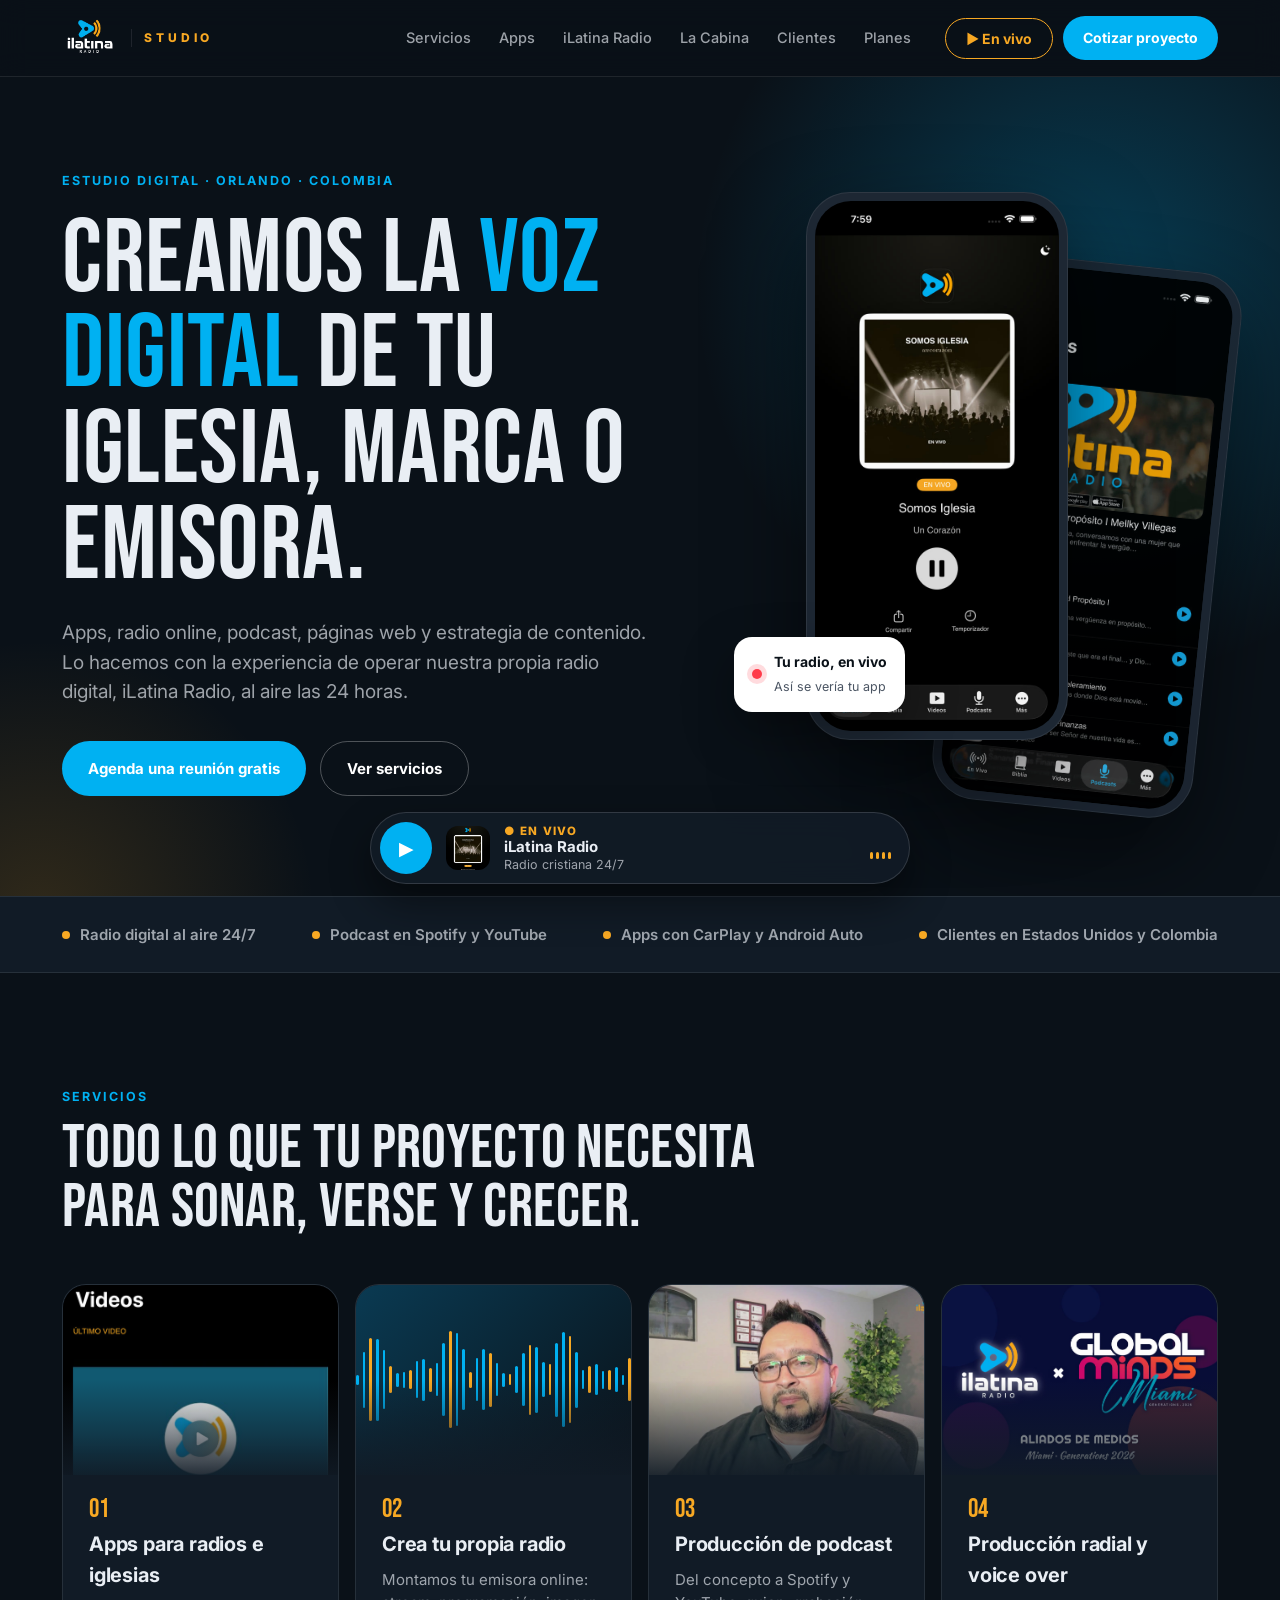
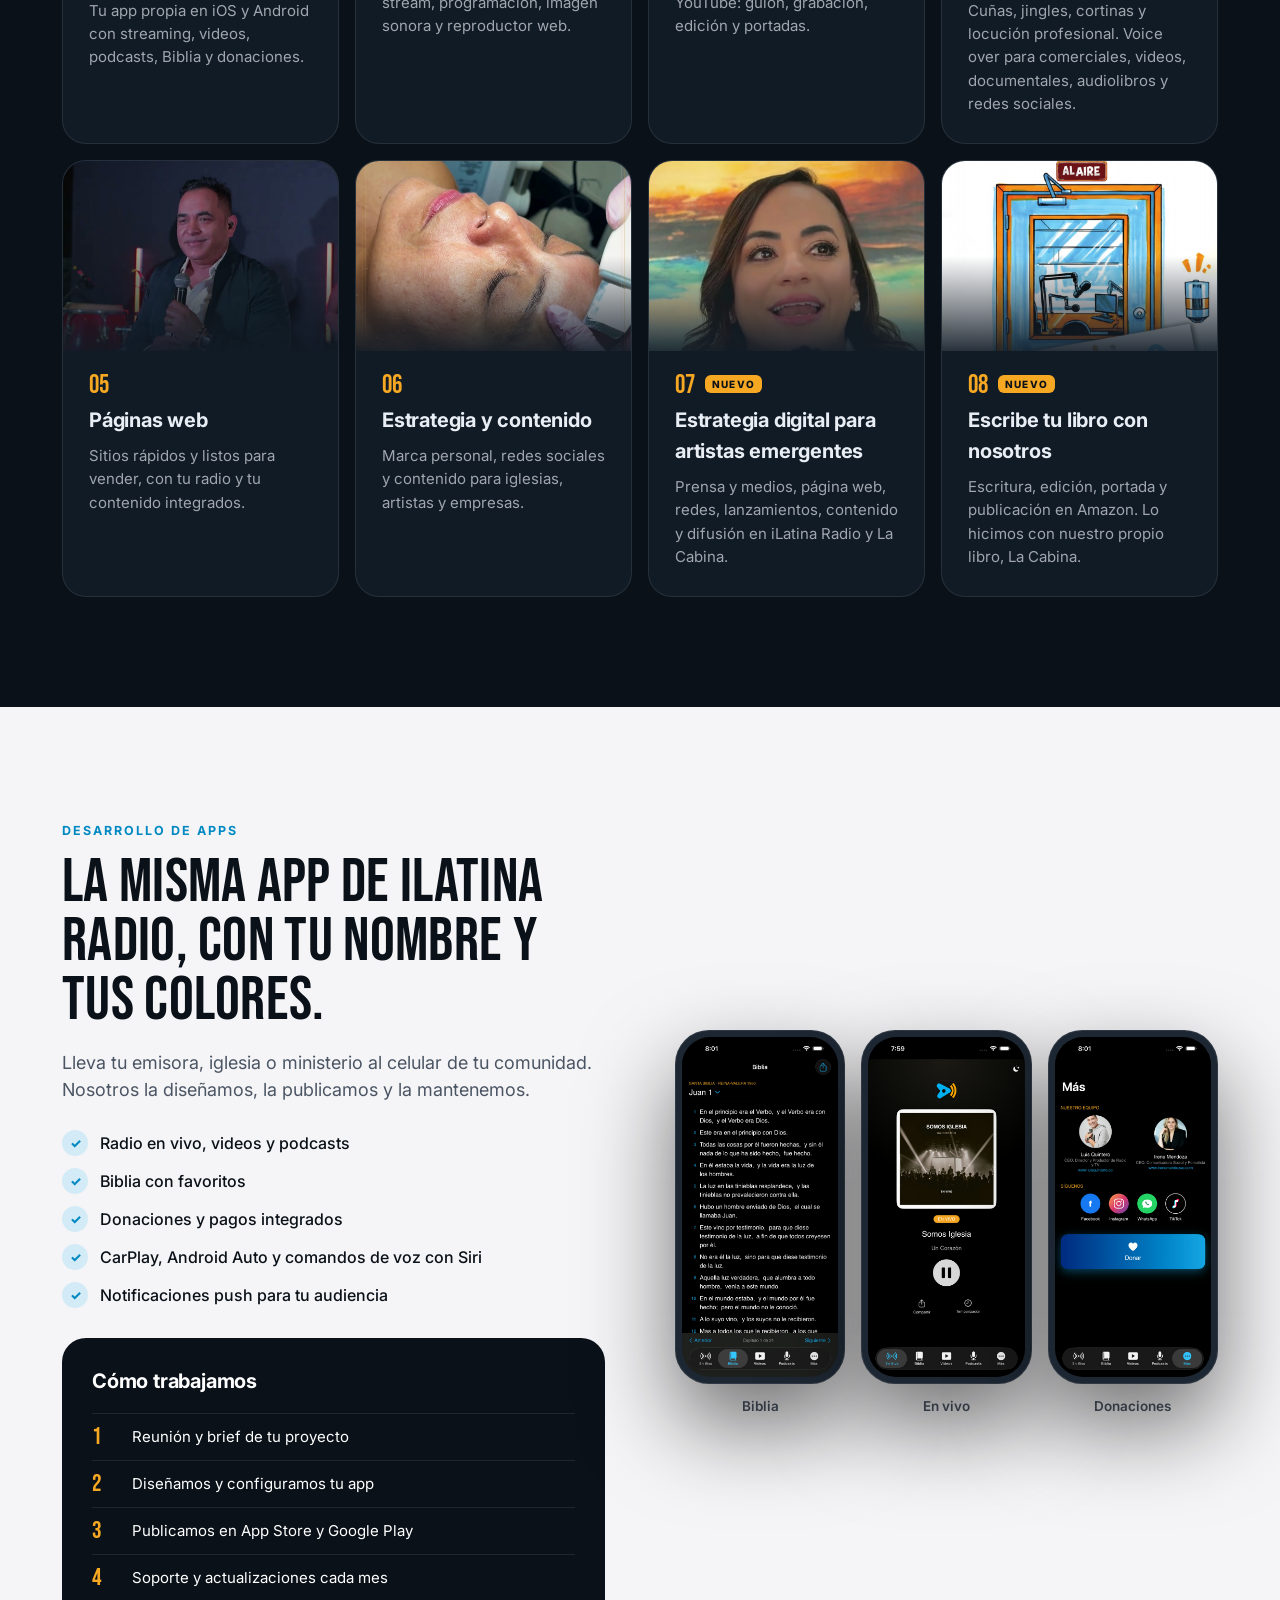
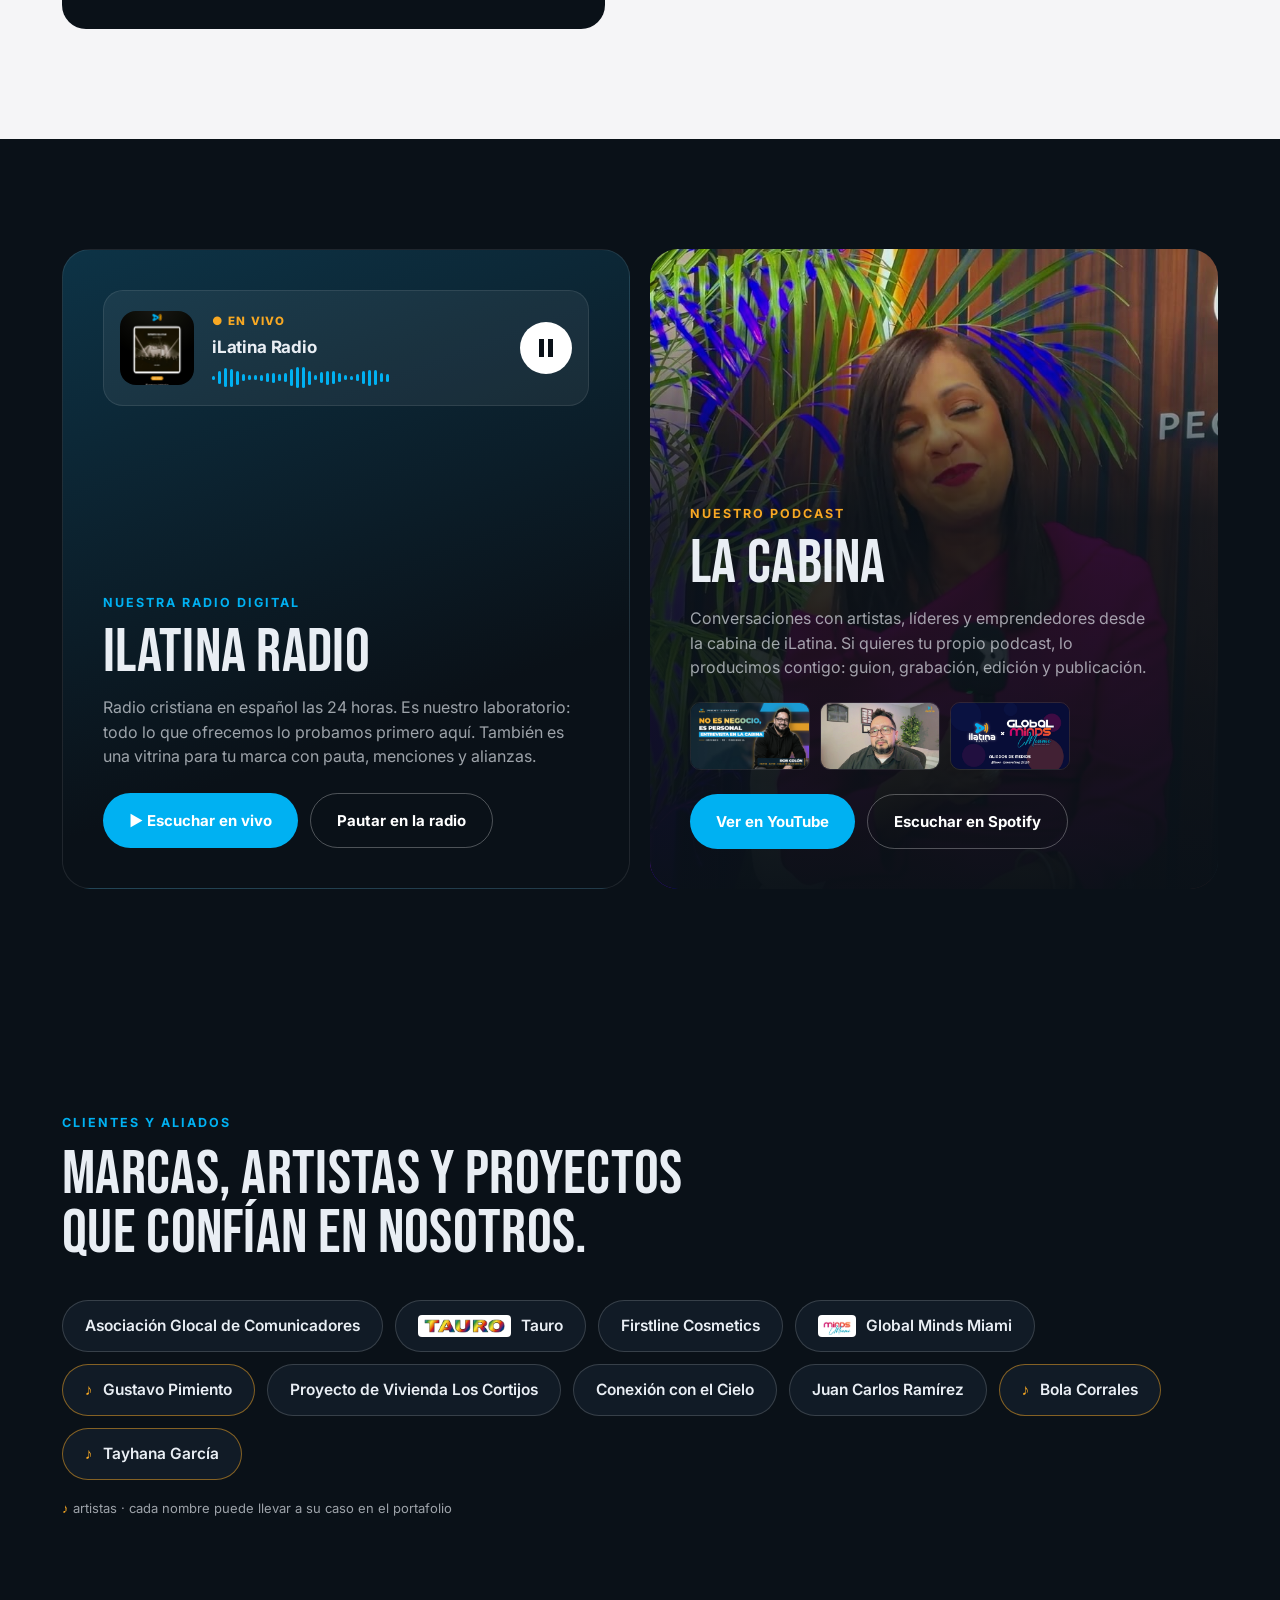
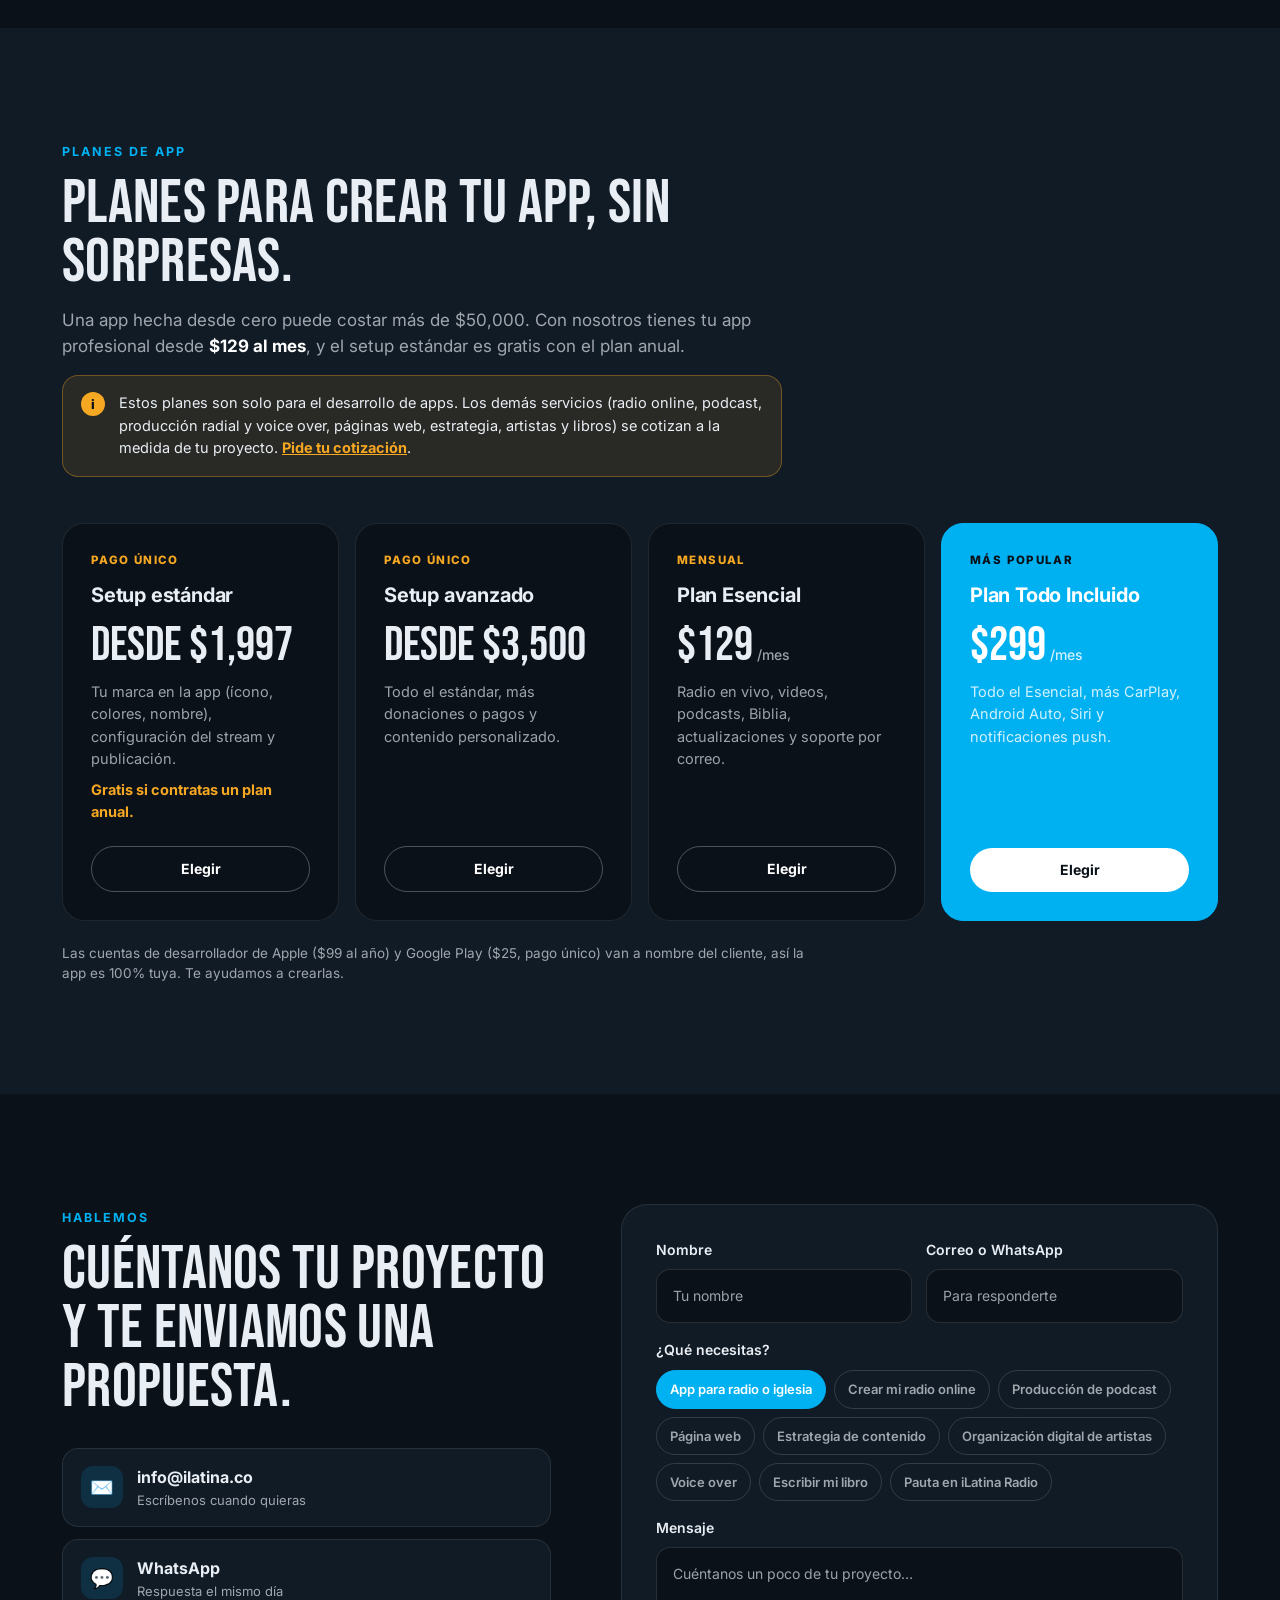
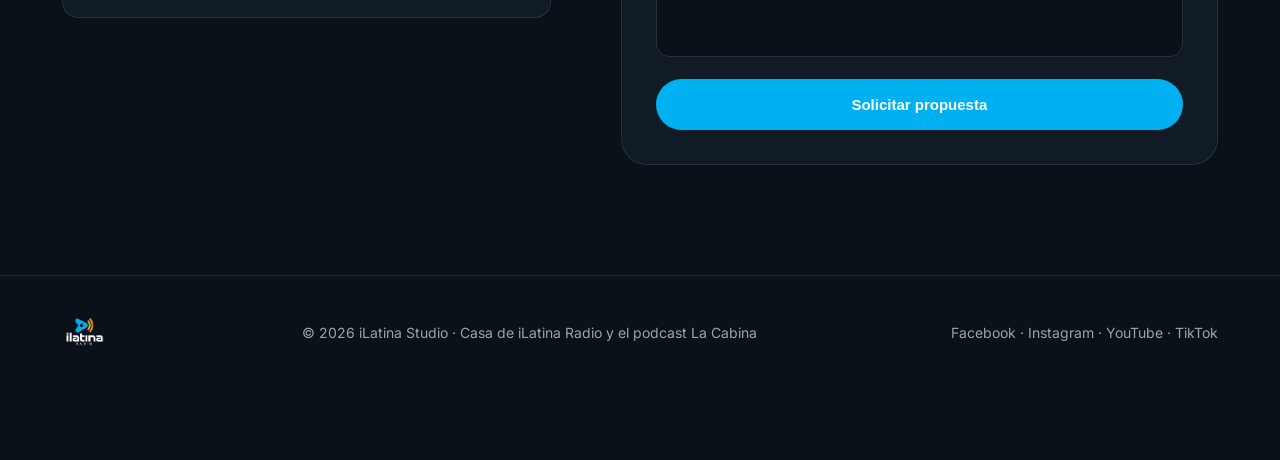
==== v2.html @ 01ae8628 "Prueba: iLatina Studio v3 con movimiento Co-Authored-By: Claude Opus 5.5 <noreply@anthropic.com>" ====
<!doctype html>
<html lang="es"><head><meta name="robots" content="noindex,nofollow"><meta charset="utf-8"><meta name="viewport" content="width=device-width,initial-scale=1">
<title>iLatina Studio | Apps, radio online, podcast y contenido digital</title>
<meta name="description" content="iLatina Studio crea apps para radios e iglesias, radios online, podcasts, páginas web y estrategia de contenido. Casa de iLatina Radio y el podcast La Cabina.">
<link rel="stylesheet" href="https://fonts.googleapis.com/css2?family=Bebas+Neue&family=Inter:wght@400;500;600;700;800&display=swap">
<style>
:root{--azul:#00b1f2;--azul2:#0089c2;--naranja:#f7a823;--tinta:#0a1118;--tinta2:#111b26;--tinta3:#17222f;--linea:rgba(255,255,255,.09);--texto:#e9eef4;--suave:rgba(233,238,244,.66);--claro:#f5f5f7;--gris:#4b5563}
*{box-sizing:border-box;margin:0;padding:0}
html{scroll-behavior:smooth}
body{font-family:Inter,-apple-system,sans-serif;background:var(--tinta);color:var(--texto);-webkit-font-smoothing:antialiased;line-height:1.55}
img{display:block;max-width:100%}a{color:inherit;text-decoration:none}
.wrap{max-width:1220px;margin:0 auto;padding:0 32px}
.eti{font-size:12.5px;font-weight:700;letter-spacing:.16em;text-transform:uppercase;color:var(--azul)}
h1,h2{font-family:'Bebas Neue',sans-serif;font-weight:400;letter-spacing:.005em}
h1{font-size:104px;line-height:.92}h2{font-size:62px;line-height:.95}
h3{font-size:20px;font-weight:700;letter-spacing:-.01em}
.btn{display:inline-flex;align-items:center;gap:8px;font-weight:700;font-size:15px;padding:15px 26px;border-radius:99px;background:var(--azul);color:#fff}
.btn.linea{background:transparent;border:1.5px solid rgba(255,255,255,.28)}
.btn.sm{padding:11px 20px;font-size:14px}
.btn.osc{background:var(--tinta);color:#fff}
section{padding:110px 0}

/* nav */
.nav{position:sticky;top:0;z-index:9;background:rgba(10,17,24,.82);backdrop-filter:blur(14px);border-bottom:1px solid var(--linea)}
.nav .wrap{display:flex;align-items:center;gap:34px;height:76px}
.marca{display:flex;align-items:center;gap:12px}
.marca img{height:42px}
.marca span{font-size:12px;font-weight:800;letter-spacing:.32em;color:var(--naranja);border-left:1px solid var(--linea);padding-left:12px}
.nav ul{display:flex;gap:28px;list-style:none;font-size:14.5px;font-weight:500;color:var(--suave);margin-left:auto}

/* hero */
.hero{position:relative;overflow:hidden;padding:90px 0 100px}
.hero:before{content:"";position:absolute;width:900px;height:900px;right:-260px;top:-240px;background:radial-gradient(circle,rgba(0,177,242,.28),transparent 62%)}
.hero:after{content:"";position:absolute;width:600px;height:600px;left:-260px;bottom:-320px;background:radial-gradient(circle,rgba(247,168,35,.16),transparent 65%)}
.hero .wrap{position:relative;z-index:2;display:grid;grid-template-columns:1.15fr .85fr;gap:40px;align-items:center}
.hero h1{margin:20px 0 24px}
.hero h1 em{font-style:normal;color:var(--azul)}
.hero p{font-size:19px;color:var(--suave);max-width:590px}
.hero .acc{display:flex;flex-wrap:wrap;gap:14px;margin-top:34px}
.telefonos{position:relative;height:600px}
.tel{position:absolute;width:262px;border-radius:44px;padding:9px;background:#1d2733;box-shadow:0 40px 90px rgba(0,0,0,.55),inset 0 0 0 1px rgba(255,255,255,.08)}
.tel img{border-radius:36px;width:100%}
.tel.a{right:150px;top:10px;z-index:2}
.tel.b{right:0;top:80px;transform:rotate(6deg);opacity:.9}
.burbuja{position:absolute;z-index:3;left:-10px;bottom:70px;background:#fff;color:var(--tinta);border-radius:18px;padding:14px 18px;display:flex;gap:12px;align-items:center;box-shadow:0 20px 50px rgba(0,0,0,.35)}
.burbuja i{width:10px;height:10px;border-radius:50%;background:#ff3b4a;box-shadow:0 0 0 5px rgba(255,59,74,.18)}
.burbuja b{display:block;font-size:14px}.burbuja small{color:var(--gris);font-size:12.5px}

/* franja */
.franja{background:var(--tinta2);border-top:1px solid var(--linea);border-bottom:1px solid var(--linea);padding:26px 0}
.franja .wrap{display:flex;justify-content:space-between;gap:24px;flex-wrap:wrap}
.franja span{display:flex;align-items:center;gap:10px;font-size:15px;font-weight:600;color:var(--suave)}
.franja span:before{content:"";width:8px;height:8px;border-radius:50%;background:var(--naranja)}

/* servicios */
.cab{max-width:720px;margin-bottom:46px}.cab h2{margin-top:12px}
.servicios{display:grid;grid-template-columns:repeat(4,1fr);gap:16px}
.serv .im{height:170px}.serv .tx{padding:20px 22px 24px}.serv p{font-size:14.5px}
.serv.nuevo .n:after{content:"NUEVO";font-family:Inter;font-size:10px;font-weight:800;letter-spacing:.12em;background:var(--naranja);color:var(--tinta);padding:3px 7px;border-radius:6px;margin-left:10px;vertical-align:middle}
.serv{background:var(--tinta2);border:1px solid var(--linea);border-radius:24px;overflow:hidden;display:flex;flex-direction:column}
.serv .im{height:190px;position:relative;overflow:hidden;background:var(--tinta3)}
.serv .im img{width:100%;height:100%;object-fit:cover}
.serv .im:after{content:"";position:absolute;inset:0;background:linear-gradient(180deg,transparent 50%,rgba(17,27,38,.9))}
.serv .tx{padding:22px 26px 28px}
.serv .n{font-family:'Bebas Neue';font-size:26px;color:var(--naranja);line-height:1}
.serv h3{margin:6px 0 8px}
.serv p{font-size:15px;color:var(--suave)}
.onda{position:absolute;inset:0;display:flex;align-items:center;justify-content:center;gap:4px;background:linear-gradient(135deg,#0a3a52,#0a1118)}
.onda i{width:5px;border-radius:5px;background:var(--azul)}
.onda i:nth-child(3n){background:var(--naranja)}

/* apps */
.apps{background:var(--claro);color:var(--tinta)}
.apps .wrap{display:grid;grid-template-columns:1fr 1fr;gap:70px;align-items:center}
.apps .eti{color:var(--azul2)}
.apps h2{margin:12px 0 18px}
.apps .lead{font-size:18px;color:var(--gris)}
.lista{list-style:none;margin:26px 0 30px;display:grid;gap:12px}
.lista li{display:flex;gap:12px;align-items:center;font-size:16px;font-weight:500}
.lista li:before{content:"✓";width:26px;height:26px;flex:none;border-radius:50%;background:rgba(0,177,242,.14);color:var(--azul2);display:grid;place-items:center;font-weight:800;font-size:13px}
.proceso{background:var(--tinta);color:#fff;border-radius:24px;padding:28px 30px}
.proceso h3{margin-bottom:16px}
.proceso div{display:flex;gap:14px;padding:11px 0;border-top:1px solid var(--linea);font-size:15px}
.proceso div b{font-family:'Bebas Neue';font-weight:400;font-size:24px;color:var(--naranja);line-height:1;width:26px}
.galeria{display:grid;grid-template-columns:repeat(3,1fr);gap:16px;align-items:start}
.galeria .tel{position:relative;width:100%;border-radius:34px;padding:7px}
.galeria .tel img{border-radius:28px}
.galeria .tel:nth-child(2){margin-top:60px}
.galeria small{display:block;text-align:center;margin-top:12px;font-weight:600;color:var(--gris);font-size:13.5px}

/* radio + cabina */
.duo{display:grid;grid-template-columns:1fr 1fr;gap:20px}
.bloque{border-radius:28px;overflow:hidden;position:relative;min-height:640px;display:flex;flex-direction:column;justify-content:flex-end;padding:40px}
.bloque>img{position:absolute;inset:0;width:100%;height:100%;object-fit:cover}
.bloque .cnt{position:relative;z-index:2}
.bloque h2{margin:10px 0 12px}
.bloque p{font-size:16px;color:var(--suave);max-width:470px}
.bloque .acc{display:flex;flex-wrap:wrap;gap:12px;margin-top:24px}
.radio{background:linear-gradient(160deg,#0d3346,#0a1118 70%);border:1px solid var(--linea)}
.player{display:flex;align-items:center;gap:18px;background:rgba(255,255,255,.06);border:1px solid var(--linea);border-radius:20px;padding:16px;margin-bottom:auto}
.player .cov{width:74px;height:74px;border-radius:16px;overflow:hidden;flex:none}
.player .cov img{width:100%;height:100%;object-fit:cover;object-position:center 22%}
.player .pb{width:52px;height:52px;border-radius:50%;background:#fff;display:grid;place-items:center;margin-left:auto;flex:none}
.player .pb:before{content:"";width:5px;height:18px;border-left:5px solid var(--tinta);border-right:5px solid var(--tinta);box-sizing:content-box;width:4px}
.vivo{font-size:11.5px;font-weight:800;letter-spacing:.1em;color:var(--naranja)}
.barras{display:flex;gap:3px;align-items:center;height:22px;margin-top:6px}
.barras i{width:3px;border-radius:3px;background:var(--azul)}
.cabina:after{content:"";position:absolute;inset:0;background:linear-gradient(180deg,rgba(10,17,24,0) 10%,rgba(10,17,24,.82) 42%,rgba(10,17,24,.98))}
.cabina .eti{color:var(--naranja)}
.mini{display:flex;gap:10px;margin-top:22px}
.mini img{width:120px;height:68px;object-fit:cover;border-radius:10px;border:1px solid var(--linea)}

/* planes */
.planes{background:var(--tinta2)}
.grid4{display:grid;grid-template-columns:repeat(4,1fr);gap:16px}
.plan{background:var(--tinta);border:1px solid var(--linea);border-radius:22px;padding:28px;display:flex;flex-direction:column}
.plan .tag{font-size:11.5px;font-weight:800;letter-spacing:.12em;color:var(--naranja)}
.plan h3{margin:10px 0 4px}
.plan .pr{font-family:'Bebas Neue';font-size:48px;line-height:1.05;margin:6px 0 10px}
.plan .pr small{font-family:Inter;font-size:14px;color:var(--suave);font-weight:500}
.plan p{font-size:14.5px;color:var(--suave);margin-bottom:22px}
.plan .btn{margin-top:auto;justify-content:center}
.plan.top{background:var(--azul);border-color:var(--azul);color:#fff;position:relative}
.plan.top .tag{color:var(--tinta)}
.plan.top p,.plan.top .pr small{color:rgba(255,255,255,.82)}
.plan.top .btn{background:#fff;color:var(--tinta)}

/* contacto */
.contacto .wrap{display:grid;grid-template-columns:.9fr 1.1fr;gap:70px;align-items:start}
.contacto h2{margin:12px 0 18px}
.datos{display:grid;gap:12px;margin-top:30px}
.dato{display:flex;gap:14px;align-items:center;background:var(--tinta2);border:1px solid var(--linea);border-radius:16px;padding:16px 18px}
.dato i{width:42px;height:42px;border-radius:12px;display:grid;place-items:center;font-style:normal;font-size:19px;background:rgba(0,177,242,.14)}
.dato small{display:block;color:var(--suave);font-size:13px}
.form{background:var(--tinta2);border:1px solid var(--linea);border-radius:26px;padding:34px}
.form label{display:block;font-size:14px;font-weight:600;margin-bottom:16px}
.inp{margin-top:8px;padding:15px 16px;border-radius:14px;border:1px solid rgba(255,255,255,.12);background:var(--tinta);color:var(--suave);font-weight:400}
.inp.sel{display:flex;justify-content:space-between;color:var(--texto)}
.inp.area{height:110px}
.dos{display:grid;grid-template-columns:1fr 1fr;gap:14px}
.form .btn{width:100%;justify-content:center;padding:17px;margin-top:6px}

.vivob{background:transparent;border:1.5px solid var(--naranja);color:var(--naranja);cursor:pointer;font-family:inherit}
.nav .acc2{display:flex;gap:10px;align-items:center}
/* clientes */
.clientes .cab{max-width:700px;margin-bottom:36px}
.chips{display:flex;flex-wrap:wrap;gap:12px}
.chips span{display:inline-flex;align-items:center;gap:10px;border:1px solid rgba(255,255,255,.16);border-radius:99px;padding:13px 22px;font-weight:600;font-size:15.5px;background:var(--tinta2)}
.chips span img{height:22px;width:auto;border-radius:4px;background:#fff;padding:2px 4px}
.chips span.art{border-color:rgba(247,168,35,.5)}
.chips span.art:before{content:"♪";color:var(--naranja);font-weight:800}
.leyenda{margin-top:18px;font-size:13px;color:var(--suave)}.leyenda b{color:var(--naranja)}
/* planes texto */
.planes .intro{max-width:760px;color:var(--suave);font-size:17px;margin-top:14px}
.aviso{display:flex;gap:14px;align-items:flex-start;max-width:760px;margin-top:16px;background:rgba(247,168,35,.1);border:1px solid rgba(247,168,35,.35);border-radius:16px;padding:16px 18px;font-size:14.5px;color:var(--texto)}
.aviso:before{content:"i";flex:none;width:24px;height:24px;border-radius:50%;background:var(--naranja);color:var(--tinta);font-weight:800;display:grid;place-items:center;font-size:13px}
.aviso a{color:var(--naranja);font-weight:700;text-decoration:underline}
.plan .gratis{display:block;margin-top:8px;color:var(--naranja);font-weight:700}
.nota{margin-top:22px;font-size:13.5px;color:var(--suave);max-width:760px}
/* opciones formulario */
.opc{display:flex;flex-wrap:wrap;gap:8px;margin-top:10px}
.opc span{font-size:13px;font-weight:600;padding:8px 13px;border-radius:99px;border:1px solid rgba(255,255,255,.14);color:var(--suave)}
.opc span.on{background:var(--azul);border-color:var(--azul);color:#fff}
/* reproductor flotante */
.flot{position:fixed;left:16px;right:16px;bottom:16px;z-index:20;max-width:540px;margin:0 auto;background:rgba(17,27,38,.94);backdrop-filter:blur(14px);border:1px solid rgba(255,255,255,.14);border-radius:99px;padding:9px 12px 9px 9px;display:flex;align-items:center;gap:14px;box-shadow:0 18px 40px rgba(0,0,0,.45)}
.flot .js-play{width:52px;height:52px;flex:none;border-radius:50%;border:0;background:var(--azul);color:#fff;font-size:19px;cursor:pointer}
.flot .cv{width:44px;height:44px;border-radius:12px;overflow:hidden;flex:none}.flot .cv img{width:100%;height:100%;object-fit:cover;object-position:center 22%}
.flot .tx{display:flex;flex-direction:column;min-width:0;flex:1;line-height:1.25}
.flot .tx b{font-size:15px}.flot #np{font-size:12.5px;color:var(--suave);white-space:nowrap;overflow:hidden;text-overflow:ellipsis}
.flot .eq{display:flex;gap:3px;align-items:flex-end;height:22px;margin-right:6px}.flot .eq i{width:3px;background:var(--naranja);border-radius:2px;height:30%}
.flot.on .eq i{animation:eq .9s ease-in-out infinite}.flot .eq i:nth-child(2){animation-delay:.2s}.flot .eq i:nth-child(3){animation-delay:.4s}.flot .eq i:nth-child(4){animation-delay:.1s}
@keyframes eq{0%,100%{height:25%}50%{height:100%}}
footer{padding-bottom:110px!important;border-top:1px solid var(--linea);padding:40px 0;color:var(--suave);font-size:14px}
footer .wrap{display:flex;justify-content:space-between;align-items:center;gap:20px;flex-wrap:wrap}
footer img{height:34px}

@media (max-width:1100px){.servicios{grid-template-columns:repeat(2,1fr)}}
@media (max-width:760px){
  .wrap{padding:0 16px}
  .nav .wrap{height:62px;gap:10px}.nav ul{display:none}.nav .btn{margin-left:auto}.marca img{height:34px}.marca span{font-size:10px;letter-spacing:.22em}
  h1{font-size:60px}h2{font-size:44px}
  section{padding:70px 0}
  .hero{padding:50px 0 60px}.hero .wrap,.apps .wrap,.duo,.contacto .wrap{grid-template-columns:1fr}
  .hero p{font-size:17px}
  .telefonos{height:470px}.tel{width:210px}.tel.a{right:auto;left:0}.tel.b{right:0;top:60px}.burbuja{left:auto;right:0;bottom:10px}
  .franja .wrap{display:grid;grid-template-columns:1fr 1fr;gap:12px}.franja span{font-size:13.5px}
  .servicios,.grid4{grid-template-columns:1fr}.nav .vivob{display:none}.chips span{font-size:14px;padding:11px 16px}.flot{border-radius:22px}
  .galeria{gap:10px}
  .bloque{min-height:460px;padding:26px}
  .dos{grid-template-columns:1fr}
  .form{padding:22px}
  .player{gap:12px;padding:12px}.player .cov{width:56px;height:56px}.player .pb{width:42px;height:42px}.barras i:nth-child(n+18){display:none}
  .radio .player{margin-bottom:30px}.cabina{padding-top:300px}.cabina>img{height:340px}
  .cabina:after{background:linear-gradient(180deg,rgba(10,17,24,0) 120px,rgba(10,17,24,.96) 340px,var(--tinta))}
  .mini img{width:31%;height:auto;aspect-ratio:16/9;flex:1}
}
</style></head><body>

<nav class="nav"><div class="wrap">
<a class="marca" href="#inicio"><img src="img/logo_oscuro.png" alt="iLatina"><span>STUDIO</span></a>
<ul><li><a href="#servicios">Servicios</a></li><li><a href="#apps">Apps</a></li><li><a href="#radio">iLatina Radio</a></li><li><a href="#cabina">La Cabina</a></li><li><a href="#clientes">Clientes</a></li><li><a href="#planes">Planes</a></li></ul>
<div class="acc2"><button type="button" class="btn sm vivob js-play">▶ En vivo</button><a class="btn sm" href="#contacto">Cotizar proyecto</a></div>
</div></nav>

<header class="hero" id="inicio"><div class="wrap">
<div>
<span class="eti">Estudio digital · Orlando · Colombia</span>
<h1>Creamos la <em>voz digital</em> de tu iglesia, marca o emisora.</h1>
<p>Apps, radio online, podcast, páginas web y estrategia de contenido. Lo hacemos con la experiencia de operar nuestra propia radio digital, iLatina Radio, al aire las 24 horas.</p>
<div class="acc"><a class="btn" href="#contacto">Agenda una reunión gratis</a><a class="btn linea" href="#servicios">Ver servicios</a></div>
</div>
<div class="telefonos">
<div class="tel a"><img src="img/app/en_vivo.jpg" alt="App iLatina Radio — en vivo"></div>
<div class="tel b"><img src="img/app/podcasts.jpg" alt="App iLatina Radio — podcasts"></div>
<div class="burbuja"><i></i><div><b>Tu radio, en vivo</b><small>Así se vería tu app</small></div></div>
</div>
</div></header>

<div class="franja"><div class="wrap">
<span>Radio digital al aire 24/7</span><span>Podcast en Spotify y YouTube</span><span>Apps con CarPlay y Android Auto</span><span>Clientes en Estados Unidos y Colombia</span>
</div></div>

<section id="servicios"><div class="wrap">
<div class="cab"><span class="eti">Servicios</span><h2>Todo lo que tu proyecto necesita para sonar, verse y crecer.</h2></div>
<div class="servicios">
<div class="serv"><div class="im"><img src="img/app/videos.jpg" style="object-position:center 18%"></div><div class="tx"><div class="n">01</div><h3>Apps para radios e iglesias</h3><p>Tu app propia en iOS y Android con streaming, videos, podcasts, Biblia y donaciones.</p></div></div>
<div class="serv"><div class="im"><div class="onda" id="onda1"></div></div><div class="tx"><div class="n">02</div><h3>Crea tu propia radio</h3><p>Montamos tu emisora online: stream, programación, imagen sonora y reproductor web.</p></div></div>
<div class="serv"><div class="im"><img src="img/rob2.jpg" style="object-position:center 30%"></div><div class="tx"><div class="n">03</div><h3>Producción de podcast</h3><p>Del concepto a Spotify y YouTube: guion, grabación, edición y portadas.</p></div></div>
<div class="serv"><div class="im"><img src="img/globalminds.jpg"></div><div class="tx"><div class="n">04</div><h3>Producción radial y voice over</h3><p>Cuñas, jingles, cortinas y locución profesional. Voice over para comerciales, videos, documentales, audiolibros y redes sociales.</p></div></div>
<div class="serv"><div class="im"><img src="img/jcr.jpg"></div><div class="tx"><div class="n">05</div><h3>Páginas web</h3><p>Sitios rápidos y listos para vender, con tu radio y tu contenido integrados.</p></div></div>
<div class="serv"><div class="im"><img src="img/firstline2.jpg" style="object-position:center 35%"></div><div class="tx"><div class="n">06</div><h3>Estrategia y contenido</h3><p>Marca personal, redes sociales y contenido para iglesias, artistas y empresas.</p></div></div>
<div class="serv nuevo"><div class="im"><img src="img/tayhana.jpg" style="object-position:center 30%"></div><div class="tx"><div class="n">07</div><h3>Estrategia digital para artistas emergentes</h3><p>Prensa y medios, página web, redes, lanzamientos, contenido y difusión en iLatina Radio y La Cabina.</p></div></div>
<div class="serv nuevo"><div class="im"><img src="img/libro.jpg" style="object-position:center 28%"></div><div class="tx"><div class="n">08</div><h3>Escribe tu libro con nosotros</h3><p>Escritura, edición, portada y publicación en Amazon. Lo hicimos con nuestro propio libro, La Cabina.</p></div></div>
</div></div></section>

<section class="apps" id="apps"><div class="wrap">
<div>
<span class="eti">Desarrollo de apps</span>
<h2>La misma app de iLatina Radio, con tu nombre y tus colores.</h2>
<p class="lead">Lleva tu emisora, iglesia o ministerio al celular de tu comunidad. Nosotros la diseñamos, la publicamos y la mantenemos.</p>
<ul class="lista"><li>Radio en vivo, videos y podcasts</li><li>Biblia con favoritos</li><li>Donaciones y pagos integrados</li><li>CarPlay, Android Auto y comandos de voz con Siri</li><li>Notificaciones push para tu audiencia</li></ul>
<div class="proceso"><h3>Cómo trabajamos</h3>
<div><b>1</b>Reunión y brief de tu proyecto</div><div><b>2</b>Diseñamos y configuramos tu app</div><div><b>3</b>Publicamos en App Store y Google Play</div><div><b>4</b>Soporte y actualizaciones cada mes</div></div>
</div>
<div class="galeria">
<div><div class="tel"><img src="img/app/biblia.jpg" alt="Biblia"></div><small>Biblia</small></div>
<div><div class="tel"><img src="img/app/en_vivo.jpg" alt="En vivo"></div><small>En vivo</small></div>
<div><div class="tel"><img src="img/app/mas.jpg" alt="Donar y equipo"></div><small>Donaciones</small></div>
</div>
</div></section>

<section><div class="wrap duo">
<div class="bloque radio" id="radio">
<div class="player"><div class="cov"><img src="img/app/en_vivo.jpg"></div><div><span class="vivo">● EN VIVO</span><h3 style="font-size:17px;margin-top:2px">iLatina Radio</h3><div class="barras" id="barras"></div></div><span class="pb"></span></div>
<div class="cnt"><span class="eti">Nuestra radio digital</span><h2>iLatina Radio</h2>
<p>Radio cristiana en español las 24 horas. Es nuestro laboratorio: todo lo que ofrecemos lo probamos primero aquí. También es una vitrina para tu marca con pauta, menciones y alianzas.</p>
<div class="acc"><button type="button" class="btn js-play" style="border:0;cursor:pointer;font-family:inherit">▶ Escuchar en vivo</button><a class="btn linea" href="#contacto">Pautar en la radio</a></div></div>
</div>
<div class="bloque cabina" id="cabina"><img src="img/judith.jpg" style="object-position:center 12%">
<div class="cnt"><span class="eti">Nuestro podcast</span><h2>La Cabina</h2>
<p>Conversaciones con artistas, líderes y emprendedores desde la cabina de iLatina. Si quieres tu propio podcast, lo producimos contigo: guion, grabación, edición y publicación.</p>
<div class="mini"><img src="img/rob.jpg"><img src="img/rob2.jpg"><img src="img/globalminds.jpg"></div>
<div class="acc"><a class="btn" href="https://www.youtube.com/@ilatinaradio">Ver en YouTube</a><a class="btn linea" href="https://open.spotify.com/show/7D1IcJIOmCBuLYSZOc2mAf">Escuchar en Spotify</a></div></div>
</div>
</div></section>

<section class="clientes" id="clientes"><div class="wrap">
<div class="cab"><span class="eti">Clientes y aliados</span><h2>Marcas, artistas y proyectos que confían en nosotros.</h2></div>
<div class="chips">
<span>Asociación Glocal de Comunicadores</span>
<span><img src="img/logos/Tauro.png" alt="">Tauro</span>
<span>Firstline Cosmetics</span>
<span><img src="img/logos/globalminds.png" alt="">Global Minds Miami</span>
<span class="art">Gustavo Pimiento</span>
<span>Proyecto de Vivienda Los Cortijos</span>
<span>Conexión con el Cielo</span>
<span>Juan Carlos Ramírez</span>
<span class="art">Bola Corrales</span>
<span class="art">Tayhana García</span>
</div>
<p class="leyenda"><b>♪</b> artistas · cada nombre puede llevar a su caso en el portafolio</p>
</div></section>

<section class="planes" id="planes"><div class="wrap">
<div class="cab"><span class="eti">Planes de app</span><h2>Planes para crear tu app, sin sorpresas.</h2>
<p class="intro">Una app hecha desde cero puede costar más de $50,000. Con nosotros tienes tu app profesional desde <b style="color:#fff">$129 al mes</b>, y el setup estándar es gratis con el plan anual.</p>
<p class="aviso"><span>Estos planes son solo para el desarrollo de apps. Los demás servicios (radio online, podcast, producción radial y voice over, páginas web, estrategia, artistas y libros) se cotizan a la medida de tu proyecto. <a href="#contacto">Pide tu cotización</a>.</span></p></div>
<div class="grid4">
<div class="plan"><span class="tag">PAGO ÚNICO</span><h3>Setup estándar</h3><div class="pr">Desde $1,997</div><p>Tu marca en la app (ícono, colores, nombre), configuración del stream y publicación.<span class="gratis">Gratis si contratas un plan anual.</span></p><a class="btn linea sm" href="#contacto">Elegir</a></div>
<div class="plan"><span class="tag">PAGO ÚNICO</span><h3>Setup avanzado</h3><div class="pr">Desde $3,500</div><p>Todo el estándar, más donaciones o pagos y contenido personalizado.</p><a class="btn linea sm" href="#contacto">Elegir</a></div>
<div class="plan"><span class="tag">MENSUAL</span><h3>Plan Esencial</h3><div class="pr">$129<small> /mes</small></div><p>Radio en vivo, videos, podcasts, Biblia, actualizaciones y soporte por correo.</p><a class="btn linea sm" href="#contacto">Elegir</a></div>
<div class="plan top"><span class="tag">MÁS POPULAR</span><h3>Plan Todo Incluido</h3><div class="pr">$299<small> /mes</small></div><p>Todo el Esencial, más CarPlay, Android Auto, Siri y notificaciones push.</p><a class="btn sm" href="#contacto">Elegir</a></div>
</div>
<p class="nota">Las cuentas de desarrollador de Apple ($99 al año) y Google Play ($25, pago único) van a nombre del cliente, así la app es 100% tuya. Te ayudamos a crearlas.</p>
</div></section>

<section class="contacto" id="contacto"><div class="wrap">
<div><span class="eti">Hablemos</span><h2>Cuéntanos tu proyecto y te enviamos una propuesta.</h2>
<div class="datos">
<div class="dato"><i>✉️</i><div><b>info@ilatina.co</b><small>Escríbenos cuando quieras</small></div></div>
<div class="dato"><i>💬</i><div><b>WhatsApp</b><small>Respuesta el mismo día</small></div></div>
</div></div>
<form class="form" action="mailto:info@ilatina.co" method="post" enctype="text/plain">
<div class="dos"><label>Nombre<div class="inp">Tu nombre</div></label><label>Correo o WhatsApp<div class="inp">Para responderte</div></label></div>
<label>¿Qué necesitas?<div class="opc"><span class="on">App para radio o iglesia</span><span>Crear mi radio online</span><span>Producción de podcast</span><span>Página web</span><span>Estrategia de contenido</span><span>Organización digital de artistas</span><span>Voice over</span><span>Escribir mi libro</span><span>Pauta en iLatina Radio</span></div></label>
<label>Mensaje<div class="inp area">Cuéntanos un poco de tu proyecto…</div></label>
<button class="btn" type="submit" style="border:0">Solicitar propuesta</button>
</form>
</div></section>

<footer><div class="wrap"><img src="img/logo_oscuro.png" alt="iLatina"><span>© 2026 iLatina Studio · Casa de iLatina Radio y el podcast La Cabina</span><span>Facebook · Instagram · YouTube · TikTok</span></div></footer>

<div class="flot" id="flot">
<button type="button" class="js-play" aria-label="Reproducir iLatina Radio en vivo">▶</button>
<div class="cv"><img src="img/app/en_vivo.jpg" alt=""></div>
<div class="tx"><span class="vivo">● EN VIVO</span><b>iLatina Radio</b><span id="np">Radio cristiana 24/7</span></div>
<div class="eq"><i></i><i></i><i></i><i></i></div>
<audio id="radio" preload="none" src="https://stream.ilatina.co/listen/ilatina_radio/radio.mp3"></audio>
</div>
<script>
(function(){var a=document.getElementById('radio'),f=document.getElementById('flot'),b=document.querySelectorAll('.js-play');
function ui(on){f.classList.toggle('on',on);b.forEach(function(x){x.textContent=x.textContent.replace(on?'▶':'❚❚',on?'❚❚':'▶');});}
b.forEach(function(x){x.addEventListener('click',function(){if(a.paused){a.play();ui(true);}else{a.pause();ui(false);}});});
function np(){fetch('https://stream.ilatina.co/api/nowplaying/ilatina_radio').then(function(r){return r.json()}).then(function(d){var s=d.now_playing&&d.now_playing.song;if(s&&s.title)document.getElementById('np').textContent=(s.artist?s.artist+' — ':'')+s.title;}).catch(function(){});}
np();setInterval(np,30000);})();
function ondas(id,n,max,min){var e=document.getElementById(id);if(!e)return;var h='';for(var i=0;i<n;i++){h+='<i style="height:'+Math.round(min+max*Math.abs(Math.sin(i*.55)*Math.cos(i*.21)))+'px"></i>'}e.innerHTML=h}
ondas('onda1',42,90,10);ondas('barras',30,18,4);
</script>
</body></html>
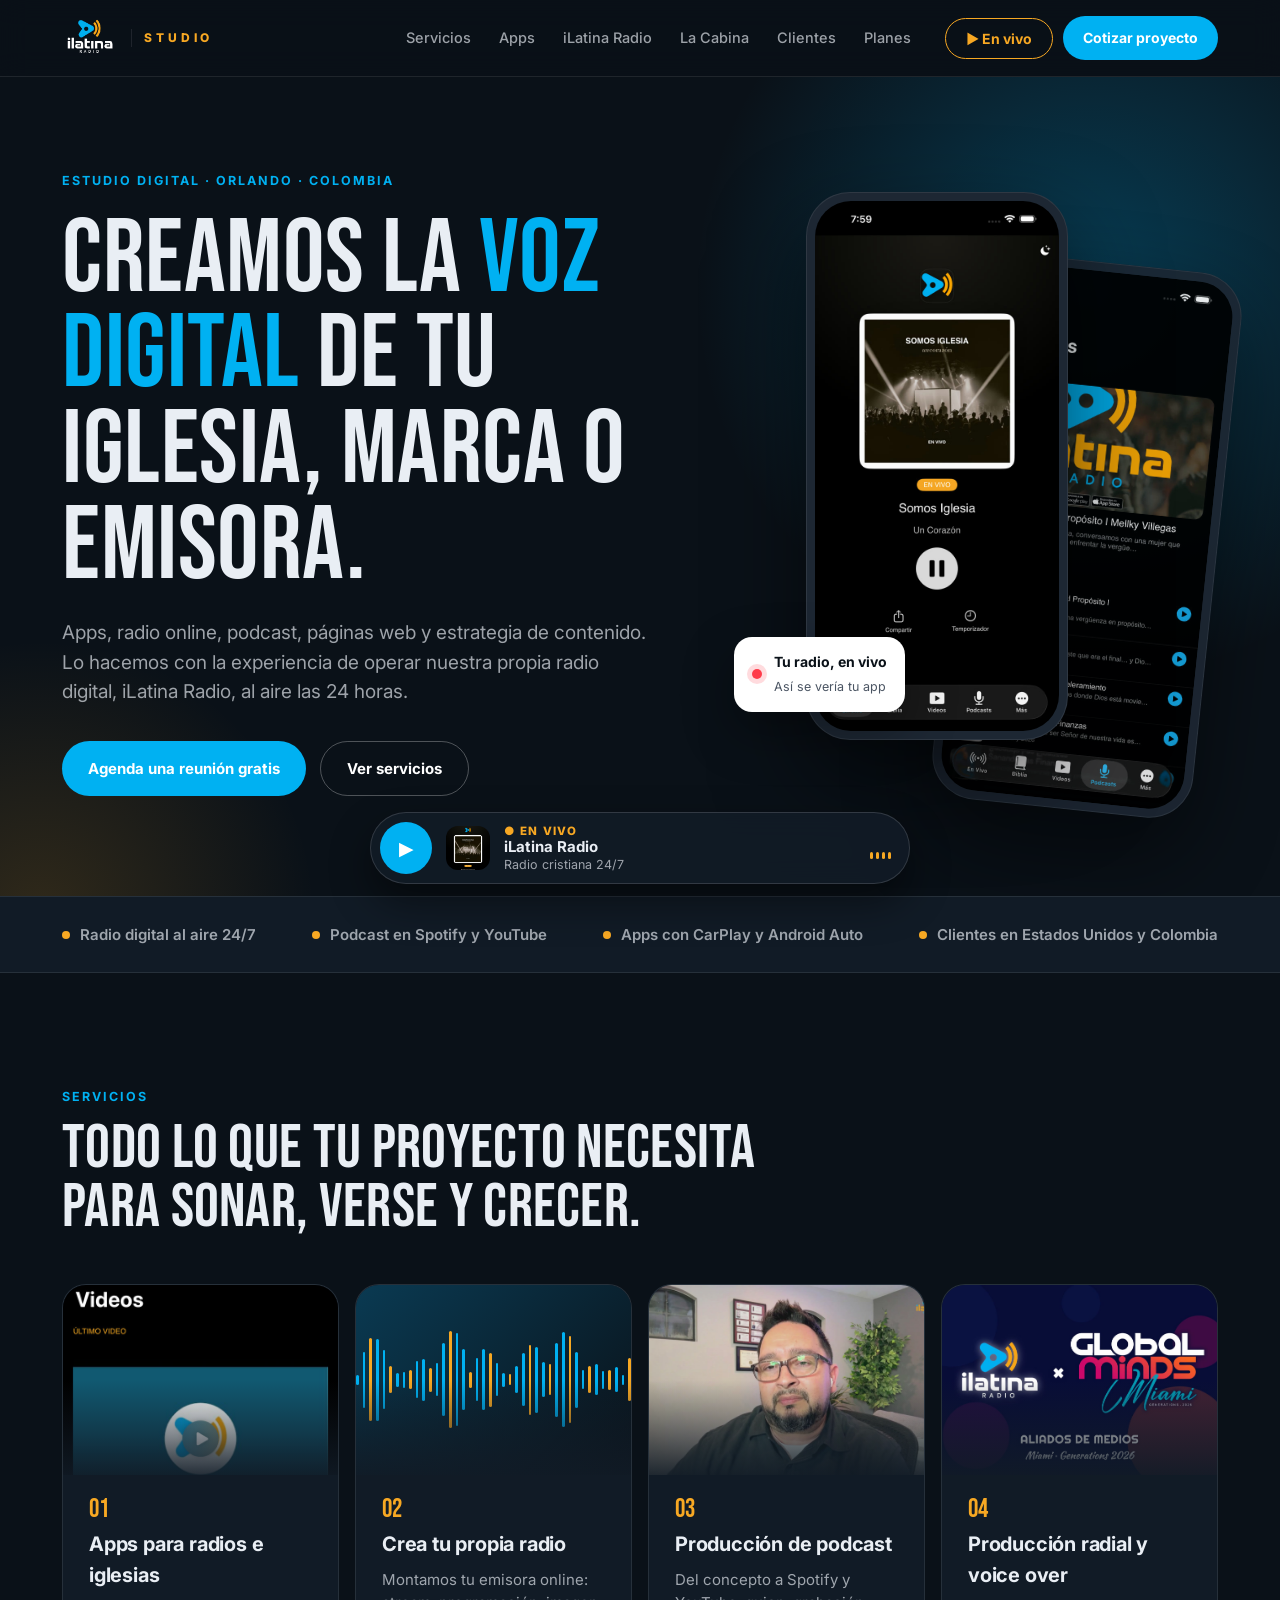
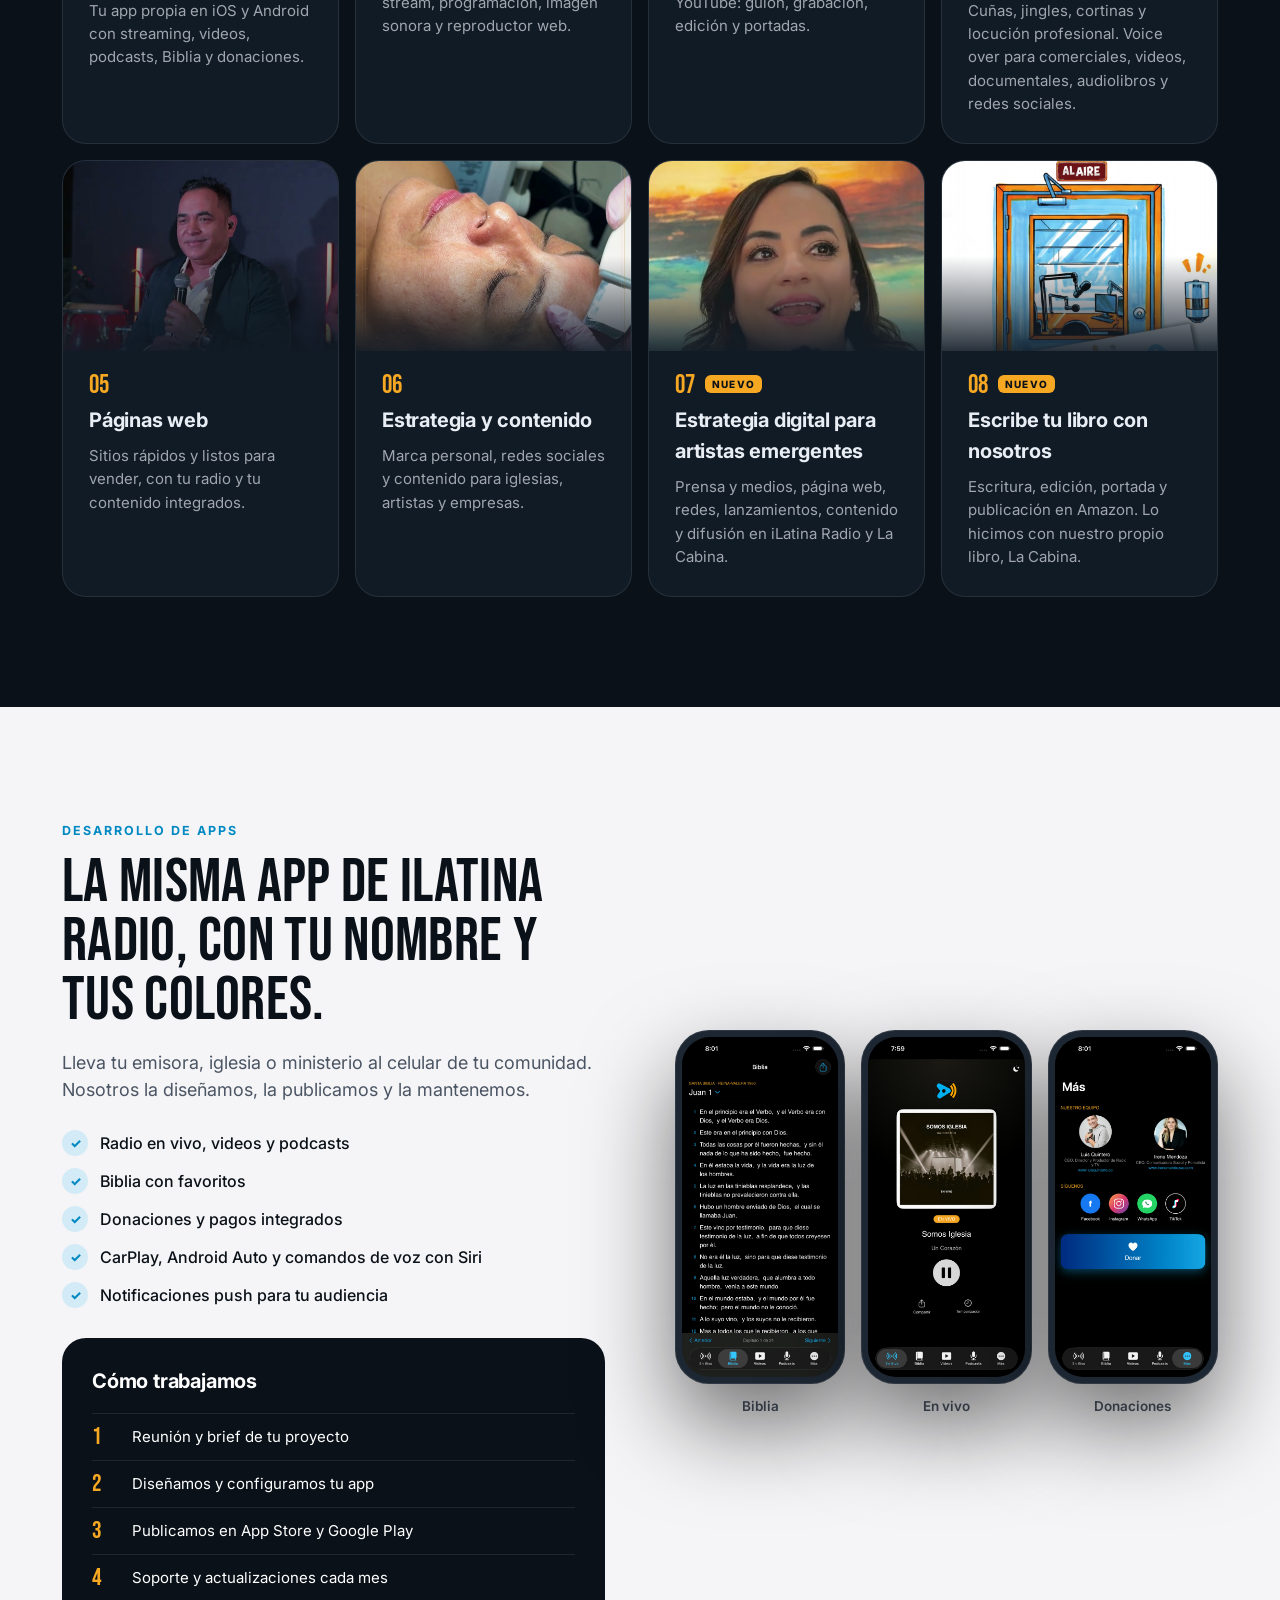
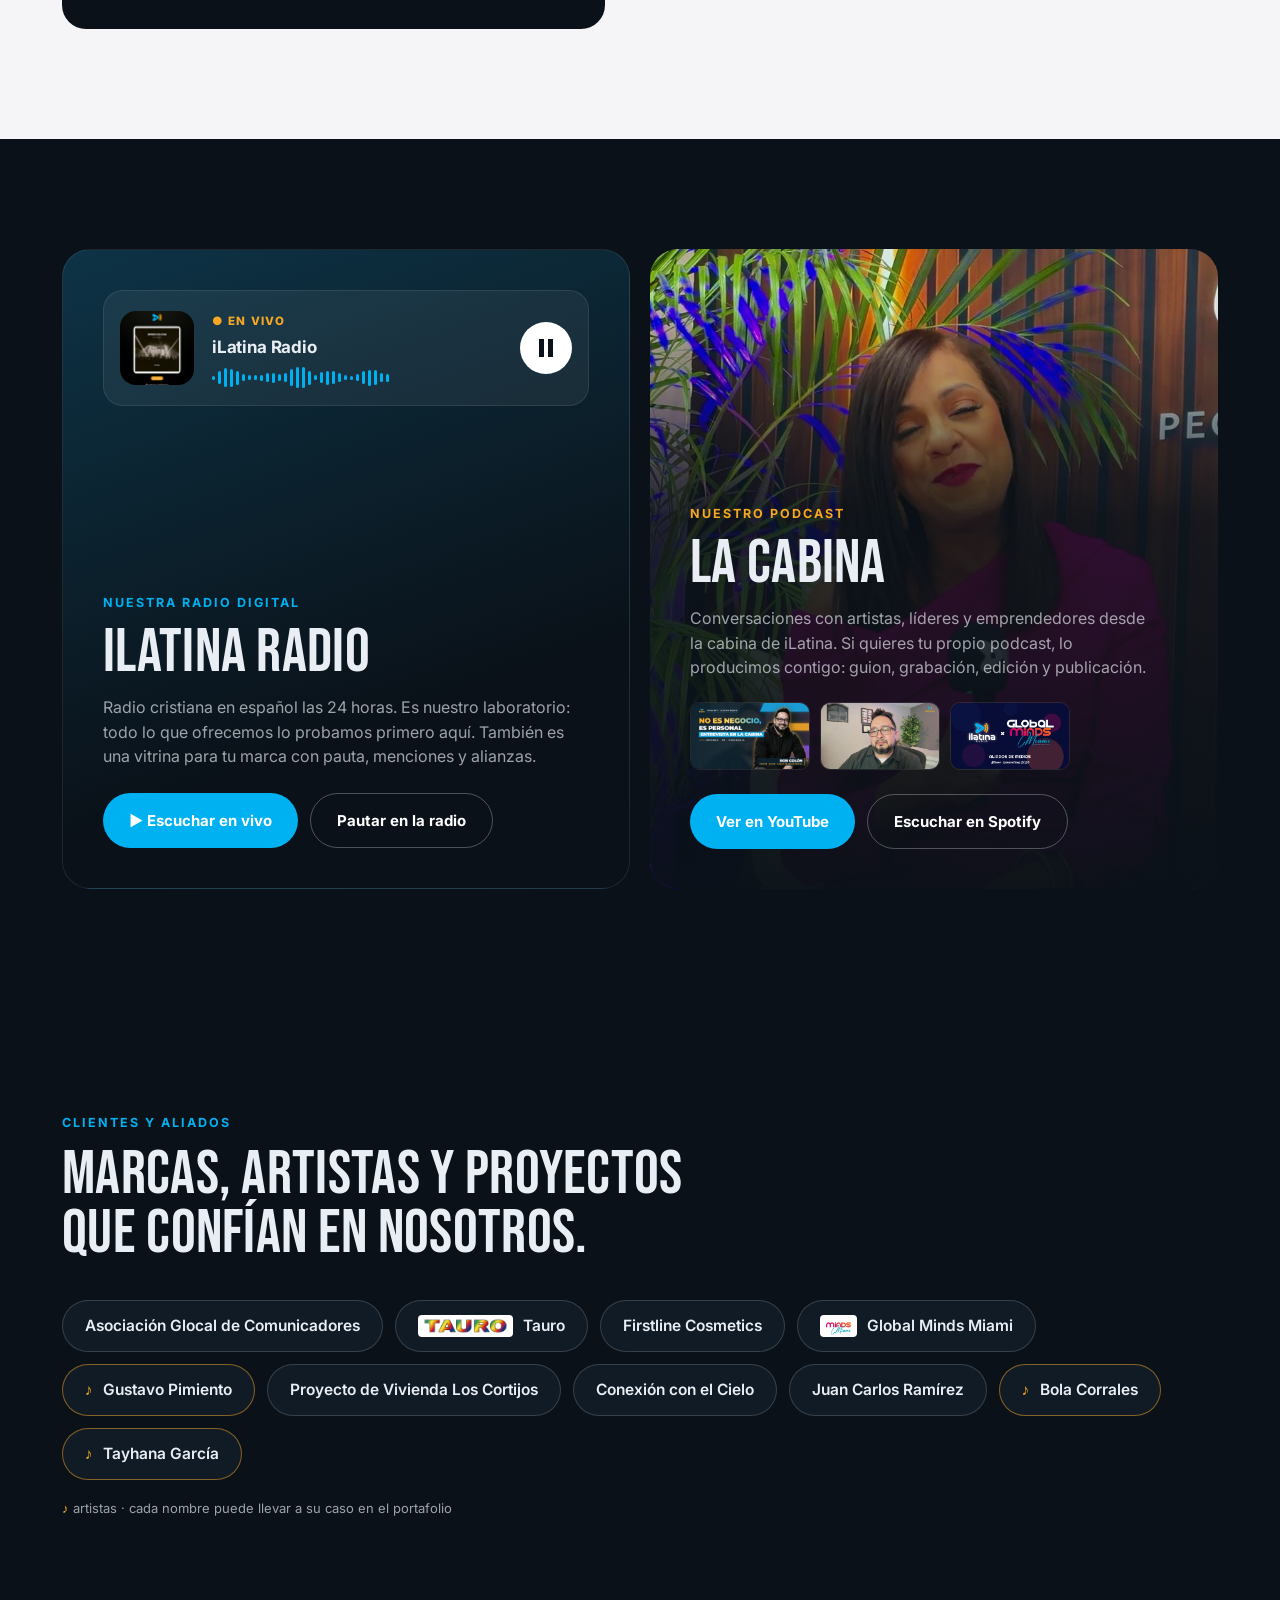
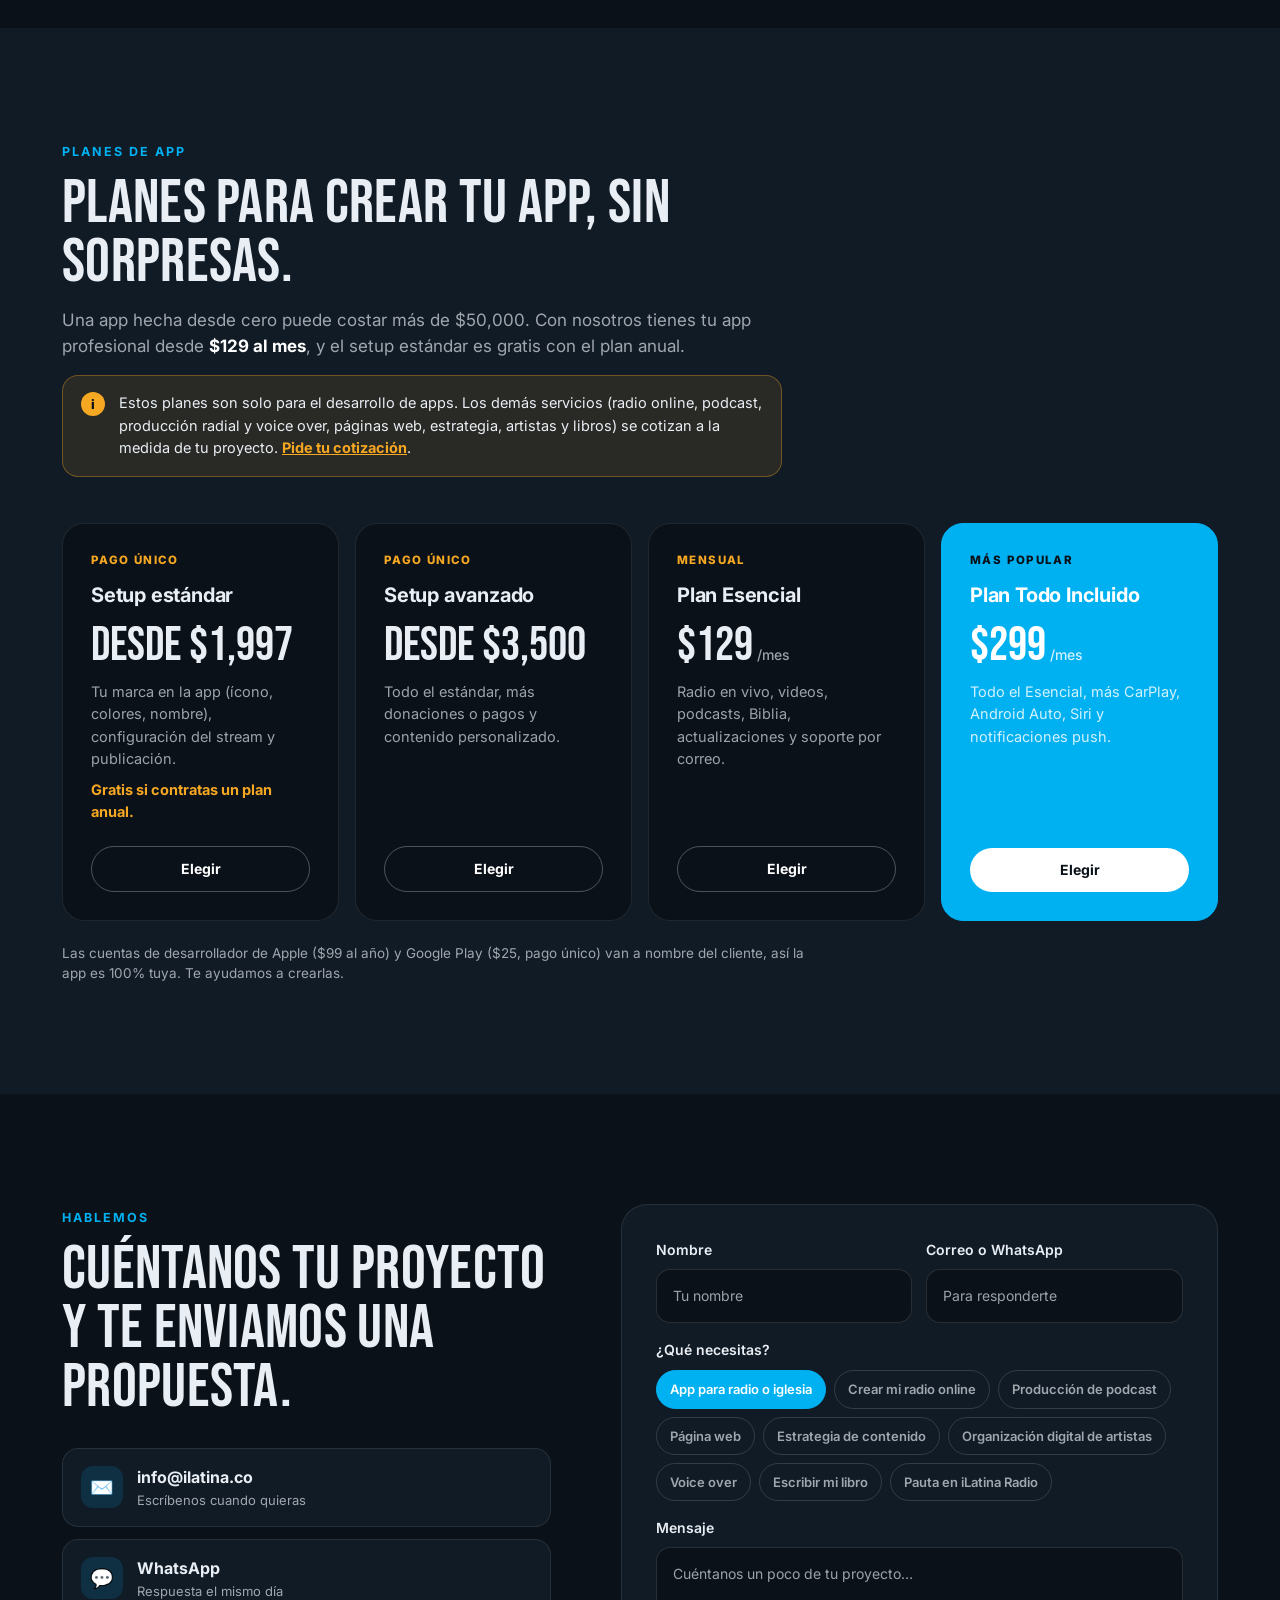
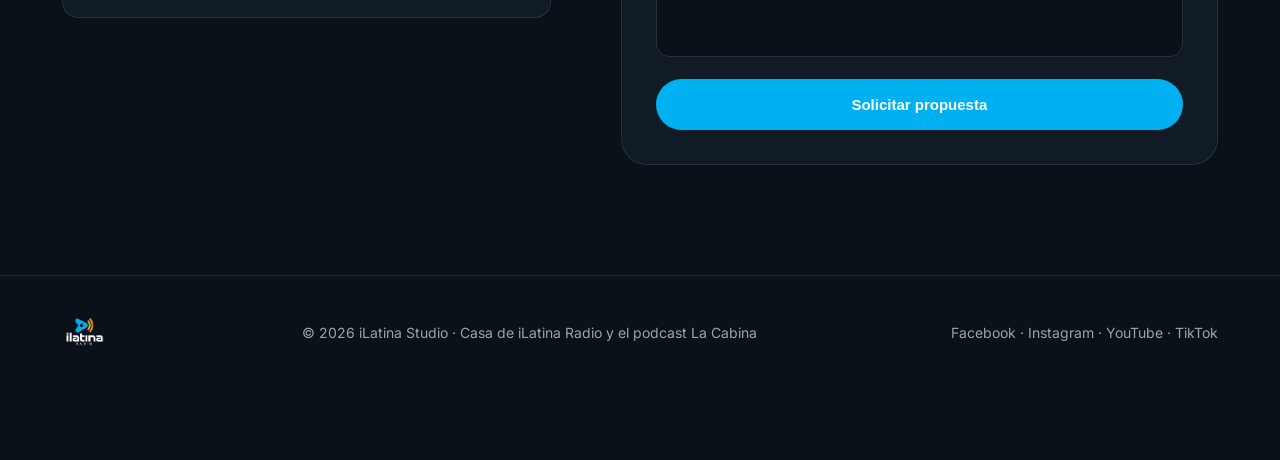
==== commit 3bcd61a4: "Prueba: iLatina Studio v4 (servicios con iconos, app interactiva, libro, La Cabina y logos) Co-Autho" ====
--- a/v2.html
+++ b/v2.html
@@ -268,7 +268,7 @@
 <div class="cab"><span class="eti">Clientes y aliados</span><h2>Marcas, artistas y proyectos que confían en nosotros.</h2></div>
 <div class="chips">
 <span>Asociación Glocal de Comunicadores</span>
-<span><img src="img/logos/Tauro.png" alt="">Tauro</span>
+<span><img src="img/logos/tauro.png" alt="">Tauro</span>
 <span>Firstline Cosmetics</span>
 <span><img src="img/logos/globalminds.png" alt="">Global Minds Miami</span>
 <span class="art">Gustavo Pimiento</span>
